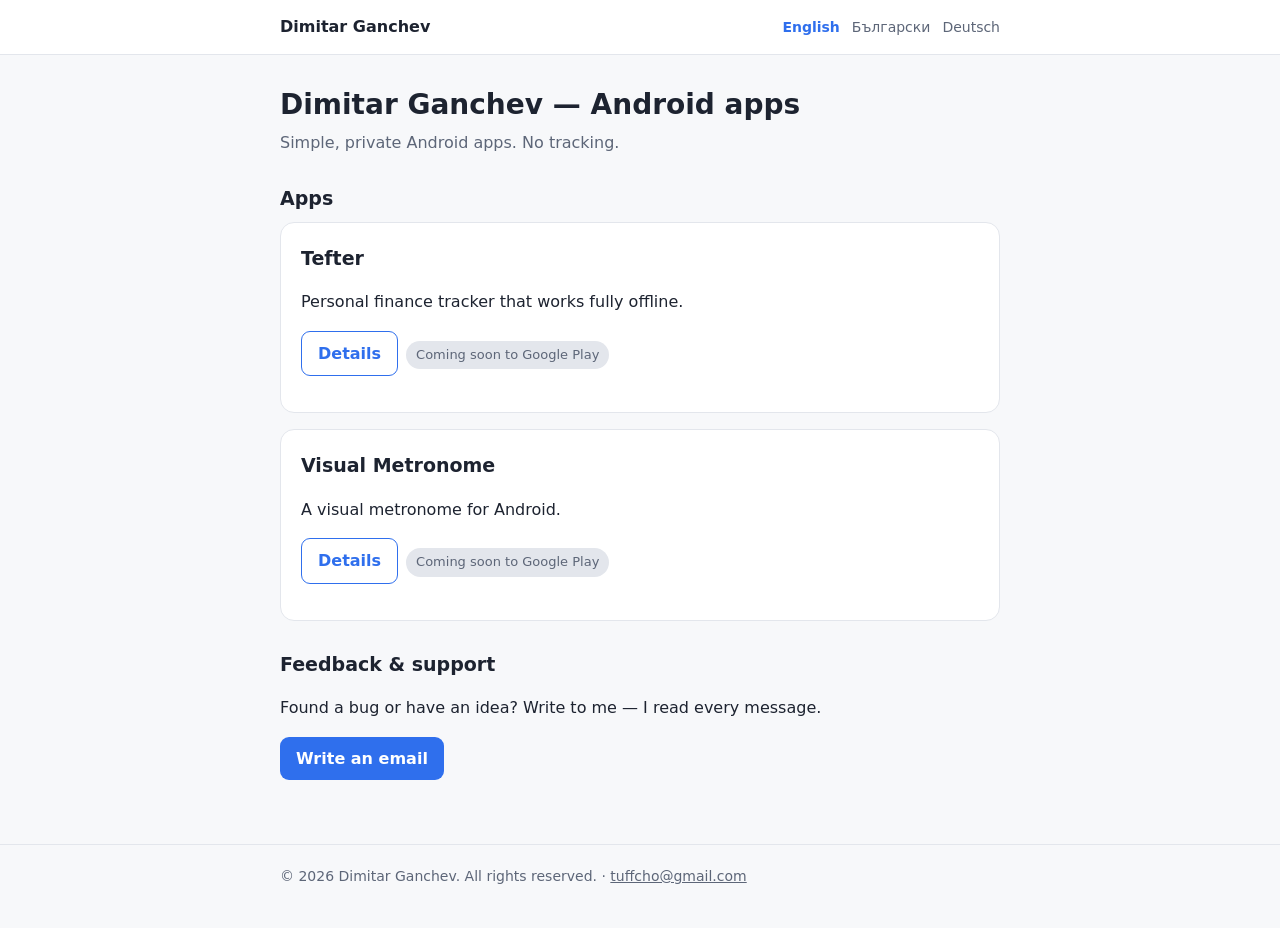
==== index.html @ 8f1b899c "Add apps website: Tefter and Visual Metronome (EN/BG/DE) with privacy policies Co-Authored-By: Claud" ====
<!DOCTYPE html>
<html lang="en">
<head>
<meta charset="utf-8">
<meta name="viewport" content="width=device-width,initial-scale=1">
<title>Dimitar Ganchev — Android apps</title>
<link rel="stylesheet" href="/style.css">
</head>
<body>
<header class="top"><div class="wrap">
<a class="brand" href="/">Dimitar Ganchev</a>
<nav class="langs"><a class="cur" href="/" hreflang="en">English</a><a class="" href="/bg/" hreflang="bg">Български</a><a class="" href="/de/" hreflang="de">Deutsch</a></nav>
</div></header>
<main><div class="wrap">
<h1>Dimitar Ganchev — Android apps</h1>
<p class="lead">Simple, private Android apps. No tracking.</p>
<h2>Apps</h2>
<section class="card">
<h2>Tefter</h2>
<p>Personal finance tracker that works fully offline.</p>
<p><a class="btn ghost" href="/tefter/">Details</a><span class="badge">Coming soon to Google Play</span></p>
</section>
<section class="card">
<h2>Visual Metronome</h2>
<p>A visual metronome for Android.</p>
<p><a class="btn ghost" href="/visual-metronome/">Details</a><span class="badge">Coming soon to Google Play</span></p>
</section>

<h2>Feedback &amp; support</h2>
<p>Found a bug or have an idea? Write to me — I read every message.</p>
<p><a class="btn" href="mailto:tuffcho@gmail.com?subject=Dimitar Ganchev%20apps">Write an email</a></p>
</div></main>
<footer><div class="wrap">© 2026 Dimitar Ganchev. All rights reserved. · <a href="mailto:tuffcho@gmail.com">tuffcho@gmail.com</a></div></footer>
</body>
</html>
---- style.css ----
:root{--bg:#f7f8fa;--card:#fff;--text:#1d2330;--muted:#5d6678;--accent:#2f6fed;--line:#e3e6ec}
@media (prefers-color-scheme:dark){:root{--bg:#12151c;--card:#1b2029;--text:#e8ebf2;--muted:#9aa3b5;--accent:#6f9bff;--line:#2b3140}}
*{box-sizing:border-box}
body{margin:0;font:16px/1.6 system-ui,-apple-system,"Segoe UI",Roboto,sans-serif;background:var(--bg);color:var(--text)}
a{color:var(--accent)}
.wrap{max-width:760px;margin:0 auto;padding:0 20px}
header.top{border-bottom:1px solid var(--line);background:var(--card)}
header.top .wrap{display:flex;justify-content:space-between;align-items:center;gap:12px;padding-top:14px;padding-bottom:14px;flex-wrap:wrap}
header.top a.brand{font-weight:700;color:var(--text);text-decoration:none}
.langs a{margin-left:12px;text-decoration:none;color:var(--muted);font-size:14px}
.langs a.cur{color:var(--accent);font-weight:700}
main{padding:32px 0 48px}
h1{font-size:28px;line-height:1.25;margin:0 0 8px}
h2{font-size:19px;margin:28px 0 8px}
.lead{color:var(--muted);margin:0 0 24px}
.card{background:var(--card);border:1px solid var(--line);border-radius:14px;padding:20px;margin:0 0 16px}
.card h2{margin-top:0}
.btn{display:inline-block;background:var(--accent);color:#fff;text-decoration:none;padding:9px 16px;border-radius:9px;font-weight:600;margin-right:8px}
.btn.ghost{background:transparent;color:var(--accent);border:1px solid var(--accent)}
.badge{display:inline-block;background:var(--line);color:var(--muted);padding:4px 10px;border-radius:99px;font-size:13px;margin-right:8px}
ul{padding-left:22px}
footer{border-top:1px solid var(--line);color:var(--muted);font-size:14px;padding:20px 0 40px}
footer a{color:var(--muted)}
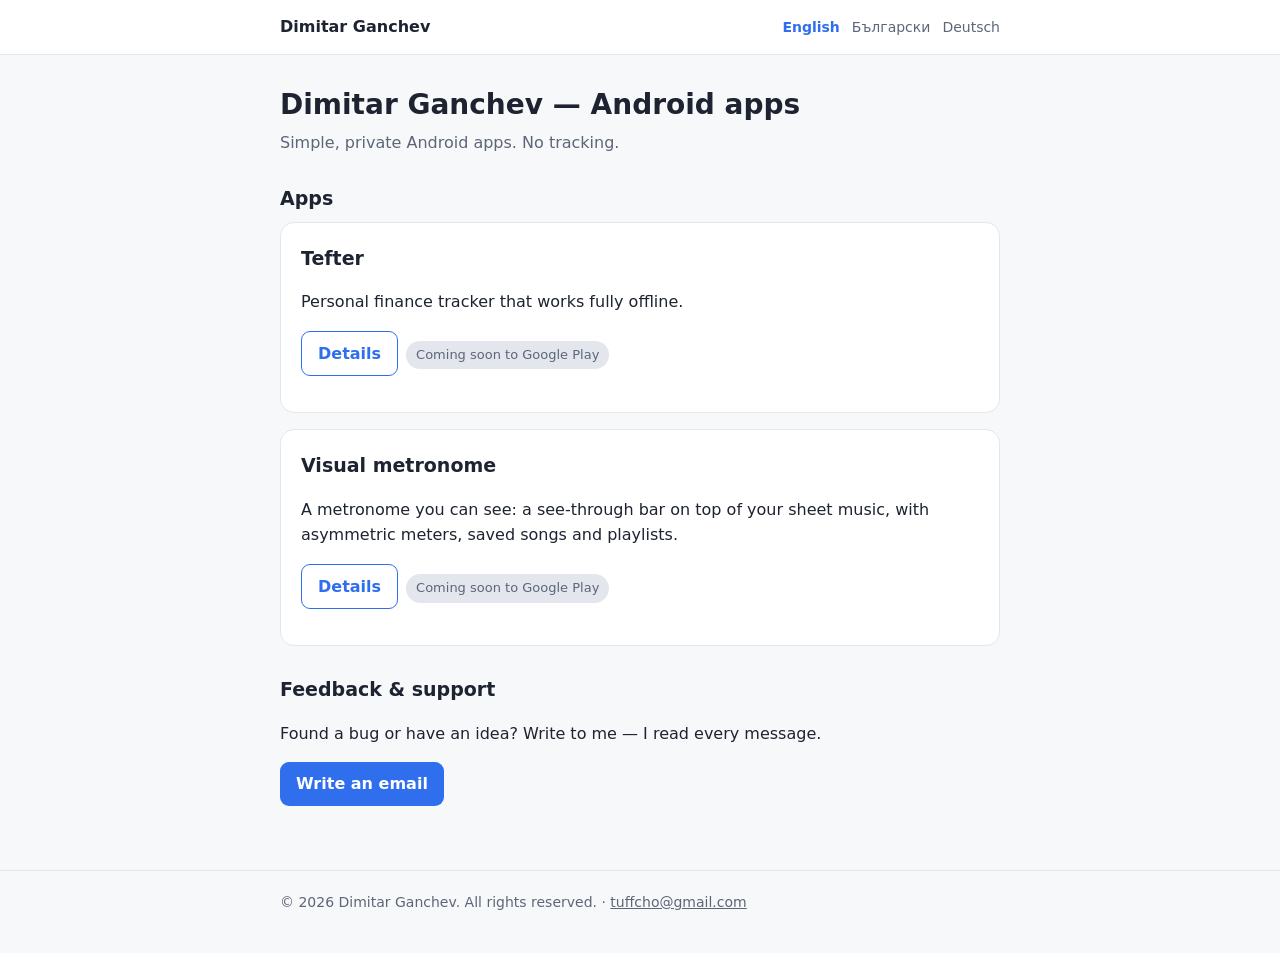
==== commit 05586539: "Visual metronome page in the style of the Tefter page - Yellow hero with banner (EN/BG/DE), icon, ke" ====
--- a/index.html
+++ b/index.html
@@ -21,8 +21,8 @@
 <p><a class="btn ghost" href="/tefter/">Details</a><span class="badge">Coming soon to Google Play</span></p>
 </section>
 <section class="card">
-<h2>Visual Metronome</h2>
-<p>A visual metronome for Android.</p>
+<h2>Visual metronome</h2>
+<p>A metronome you can see: a see-through bar on top of your sheet music, with asymmetric meters, saved songs and playlists.</p>
 <p><a class="btn ghost" href="/visual-metronome/">Details</a><span class="badge">Coming soon to Google Play</span></p>
 </section>
 
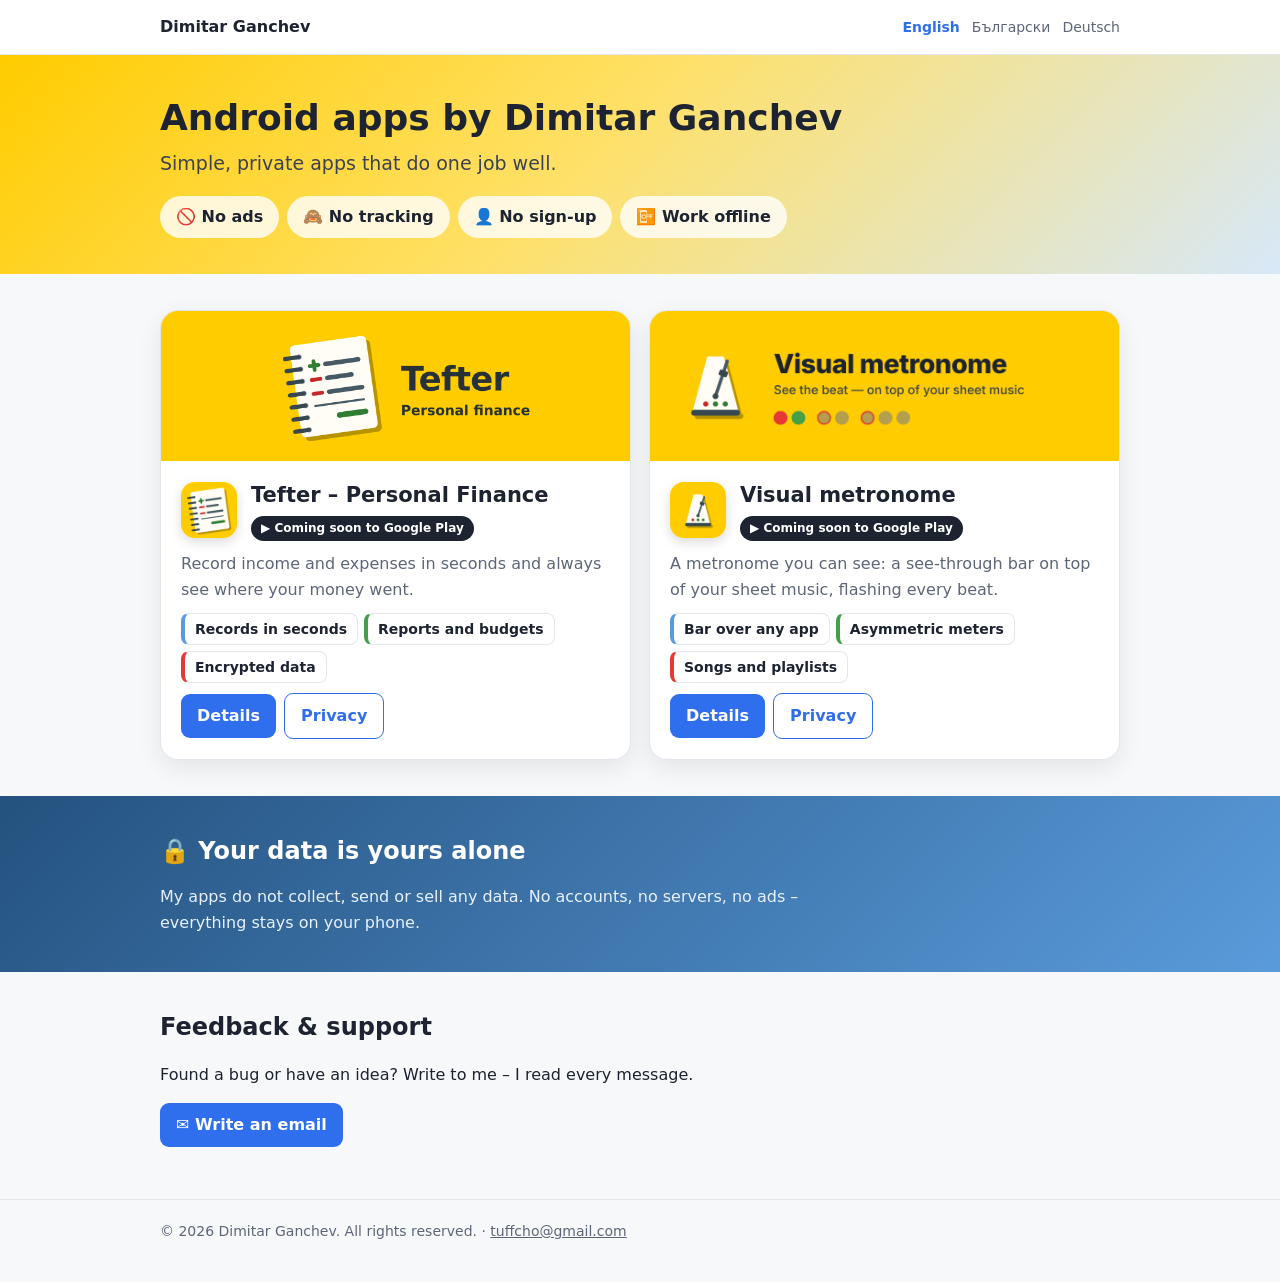
==== commit a8ad21e0: "Home page in the style of the app pages - Yellow hero with a short lead and key points (no ads, no t" ====
--- a/index.html
+++ b/index.html
@@ -4,32 +4,56 @@
 <meta charset="utf-8">
 <meta name="viewport" content="width=device-width,initial-scale=1">
 <title>Dimitar Ganchev — Android apps</title>
+<meta name="description" content="Simple, private apps that do one job well.">
 <link rel="stylesheet" href="/style.css">
+<link rel="stylesheet" href="/home.css">
 </head>
-<body>
+<body class="home">
 <header class="top"><div class="wrap">
 <a class="brand" href="/">Dimitar Ganchev</a>
 <nav class="langs"><a class="cur" href="/" hreflang="en">English</a><a class="" href="/bg/" hreflang="bg">Български</a><a class="" href="/de/" hreflang="de">Deutsch</a></nav>
 </div></header>
-<main><div class="wrap">
-<h1>Dimitar Ganchev — Android apps</h1>
-<p class="lead">Simple, private Android apps. No tracking.</p>
-<h2>Apps</h2>
-<section class="card">
-<h2>Tefter</h2>
-<p>Personal finance tracker that works fully offline.</p>
-<p><a class="btn ghost" href="/tefter/">Details</a><span class="badge">Coming soon to Google Play</span></p>
-</section>
-<section class="card">
-<h2>Visual metronome</h2>
-<p>A metronome you can see: a see-through bar on top of your sheet music, with asymmetric meters, saved songs and playlists.</p>
-<p><a class="btn ghost" href="/visual-metronome/">Details</a><span class="badge">Coming soon to Google Play</span></p>
-</section>
+<main>
+<section class="hero"><div class="wrap">
+<h1>Android apps by Dimitar Ganchev</h1>
+<p class="lead">Simple, private apps that do one job well.</p>
+<div class="chips"><span>🚫 No ads</span><span>🙈 No tracking</span><span>👤 No sign-up</span><span>📴 Work offline</span></div>
+</div></section>
 
+<section><div class="wrap">
+<div class="apps">
+<article class="app">
+<a class="banner" href="/tefter/"><img src="/tefter/media/banner-en-US.png" alt="Tefter – Personal Finance"></a>
+<div class="body">
+<div class="head"><img src="/tefter/media/icon.png" alt=""><div><h3><a href="/tefter/">Tefter – Personal Finance</a></h3><span class="soon">▶ Coming soon to Google Play</span></div></div>
+<p>Record income and expenses in seconds and always see where your money went.</p>
+<ul><li style="--c:#5a9bdb">Records in seconds</li><li style="--c:#43a047">Reports and budgets</li><li style="--c:#e53935">Encrypted data</li></ul>
+<div class="actions"><a class="btn" href="/tefter/">Details</a><a class="btn ghost" href="/tefter/privacy.html">Privacy</a></div>
+</div>
+</article>
+<article class="app">
+<a class="banner" href="/visual-metronome/"><img src="/visual-metronome/media/banner-en-US.png" alt="Visual metronome"></a>
+<div class="body">
+<div class="head"><img src="/visual-metronome/media/icon.png" alt=""><div><h3><a href="/visual-metronome/">Visual metronome</a></h3><span class="soon">▶ Coming soon to Google Play</span></div></div>
+<p>A metronome you can see: a see-through bar on top of your sheet music, flashing every beat.</p>
+<ul><li style="--c:#5a9bdb">Bar over any app</li><li style="--c:#43a047">Asymmetric meters</li><li style="--c:#e53935">Songs and playlists</li></ul>
+<div class="actions"><a class="btn" href="/visual-metronome/">Details</a><a class="btn ghost" href="/visual-metronome/privacy.html">Privacy</a></div>
+</div>
+</article>
+</div>
+</div></section>
+
+<section class="privacy"><div class="wrap">
+<h2>🔒 Your data is yours alone</h2>
+<p>My apps do not collect, send or sell any data. No accounts, no servers, no ads – everything stays on your phone.</p>
+</div></section>
+
+<section><div class="wrap">
 <h2>Feedback &amp; support</h2>
-<p>Found a bug or have an idea? Write to me — I read every message.</p>
-<p><a class="btn" href="mailto:tuffcho@gmail.com?subject=Dimitar Ganchev%20apps">Write an email</a></p>
-</div></main>
+<p>Found a bug or have an idea? Write to me – I read every message.</p>
+<p><a class="btn" href="mailto:tuffcho@gmail.com?subject=Dimitar%20Ganchev%20apps">✉ Write an email</a></p>
+</div></section>
+</main>
 <footer><div class="wrap">© 2026 Dimitar Ganchev. All rights reserved. · <a href="mailto:tuffcho@gmail.com">tuffcho@gmail.com</a></div></footer>
 </body>
 </html>
--- a/home.css
+++ b/home.css
@@ -0,0 +1,30 @@
+/* Home page: same look as the app pages (yellow hero, cards, blue privacy band). */
+.home main{padding:0}
+.home section{padding:36px 0}
+.home .wrap{max-width:1000px}
+.home h2{font-size:24px;margin:0 0 14px}
+.home .hero{background:linear-gradient(135deg,#ffcc00 0%,#ffe066 45%,#d7e8f8 100%);color:#1d2330;padding:40px 0 36px}
+.home .hero h1{font-size:36px;margin:0}
+.home .hero .lead{color:#3a4252;margin:8px 0 0;font-size:19px}
+.home .chips{display:flex;flex-wrap:wrap;gap:8px;margin:18px 0 0}
+.home .chips span{background:rgba(255,255,255,.8);border-radius:99px;padding:8px 16px;font-size:16px;font-weight:600}
+.home .apps{display:grid;grid-template-columns:repeat(auto-fit,minmax(300px,1fr));gap:18px}
+.home .app{background:var(--card);border:1px solid var(--line);border-radius:18px;overflow:hidden;box-shadow:0 8px 24px rgba(0,0,0,.08);display:flex;flex-direction:column}
+.home .app .banner{display:block;background:#ffcc00;height:150px}
+.home .app .banner img{width:100%;height:100%;object-fit:contain;display:block}
+.home .app .body{padding:18px 20px 20px;display:flex;flex-direction:column;gap:10px;flex:1}
+.home .app .head{display:flex;gap:14px;align-items:center}
+.home .app .head div{display:flex;flex-direction:column;align-items:flex-start;gap:4px}
+.home .app .head img{width:56px;height:56px;border-radius:14px;box-shadow:0 4px 12px rgba(0,0,0,.15)}
+.home .app h3{margin:0;font-size:21px}
+.home .app h3 a{color:var(--text);text-decoration:none}
+.home .app p{margin:0;color:var(--muted)}
+.home .app ul{margin:0;padding:0;list-style:none;display:flex;flex-wrap:wrap;gap:6px}
+.home .app li{border:1px solid var(--line);border-left:4px solid var(--c);border-radius:8px;padding:4px 10px;font-size:14px;font-weight:600}
+.home .app .actions{margin-top:auto;display:flex;flex-wrap:wrap;gap:8px;align-items:center}
+.home .app .actions .btn{margin:0}
+.home .soon{display:inline-block;background:#1d2330;color:#fff;padding:3px 10px;border-radius:99px;font-weight:700;font-size:12px}
+@media (prefers-color-scheme:dark){.home .soon{background:#e8ebf2;color:#1d2330}}
+.home .privacy{background:linear-gradient(135deg,#24527f,#5a9bdb);color:#fff}
+.home .privacy p{color:#e8f1fb;max-width:720px;margin:0}
+@media (max-width:600px){.home .hero h1{font-size:28px}.home .hero{padding:28px 0}}
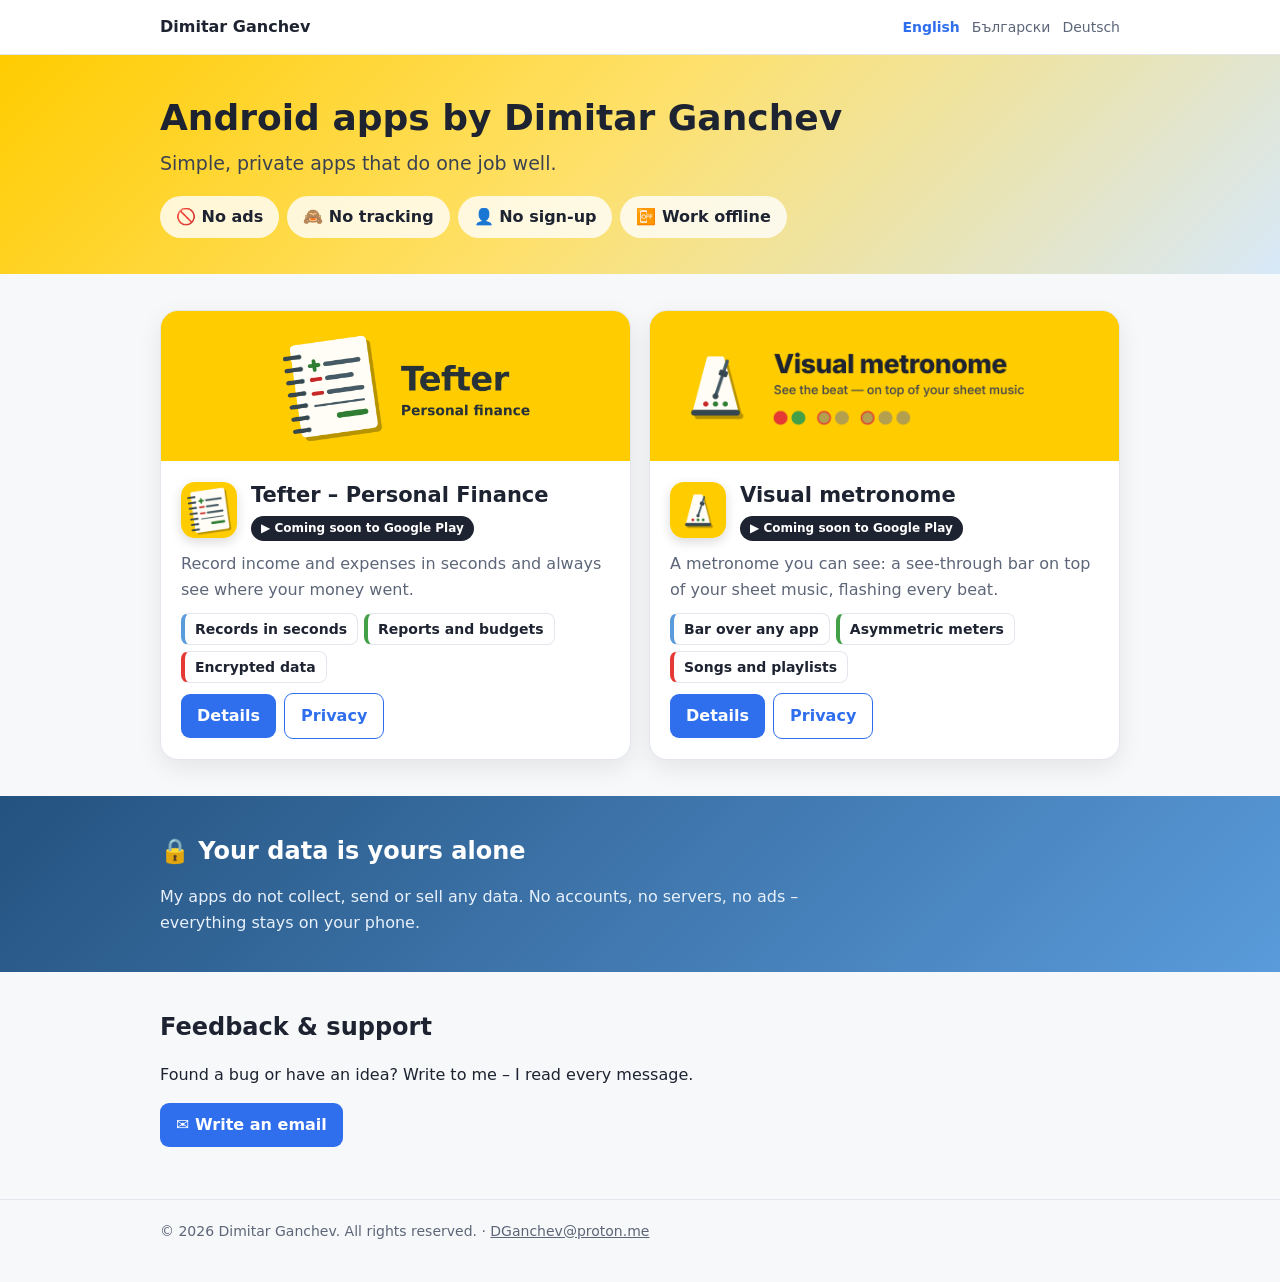
==== commit fb1c6819: "Use the public contact address DGanchev@proton.me everywhere Co-Authored-By: Claude Opus 5.5 <norepl" ====
--- a/index.html
+++ b/index.html
@@ -51,9 +51,9 @@
 <section><div class="wrap">
 <h2>Feedback &amp; support</h2>
 <p>Found a bug or have an idea? Write to me – I read every message.</p>
-<p><a class="btn" href="mailto:tuffcho@gmail.com?subject=Dimitar%20Ganchev%20apps">✉ Write an email</a></p>
+<p><a class="btn" href="mailto:DGanchev@proton.me?subject=Dimitar%20Ganchev%20apps">✉ Write an email</a></p>
 </div></section>
 </main>
-<footer><div class="wrap">© 2026 Dimitar Ganchev. All rights reserved. · <a href="mailto:tuffcho@gmail.com">tuffcho@gmail.com</a></div></footer>
+<footer><div class="wrap">© 2026 Dimitar Ganchev. All rights reserved. · <a href="mailto:DGanchev@proton.me">DGanchev@proton.me</a></div></footer>
 </body>
 </html>
